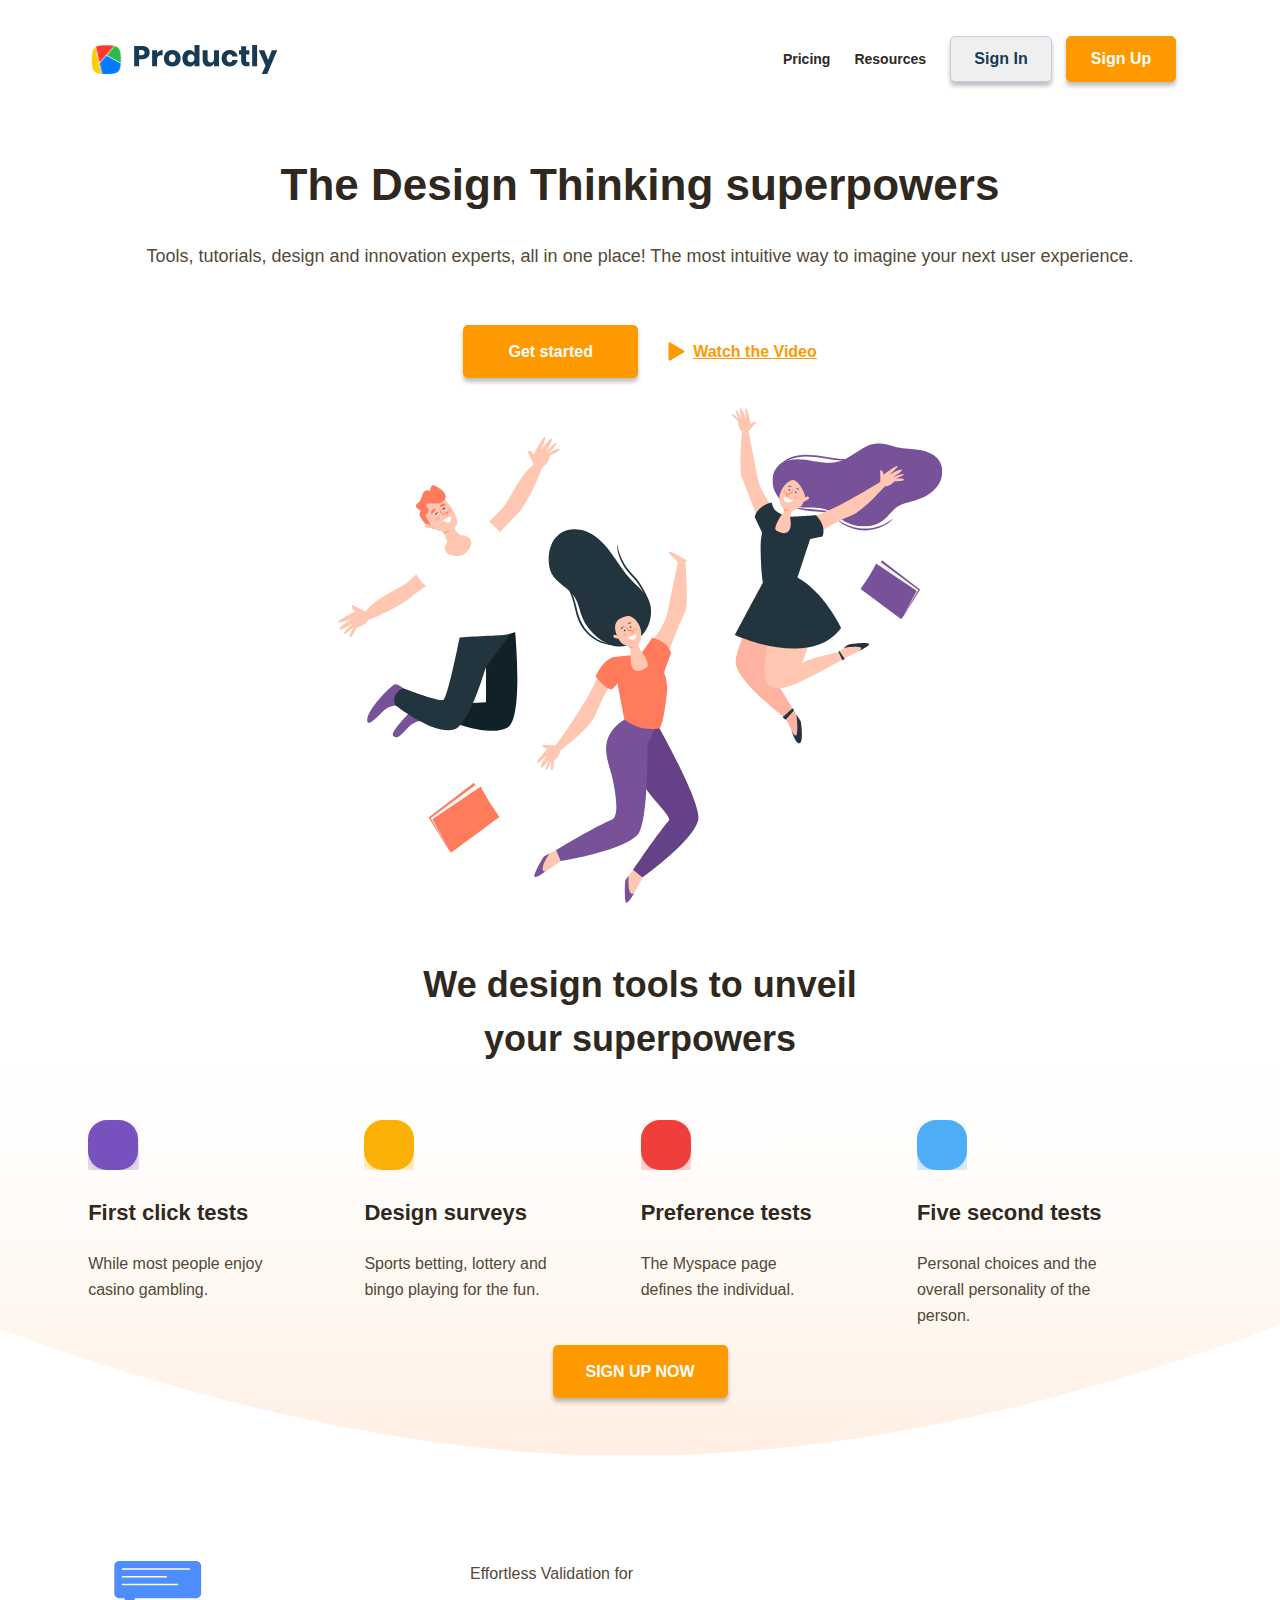
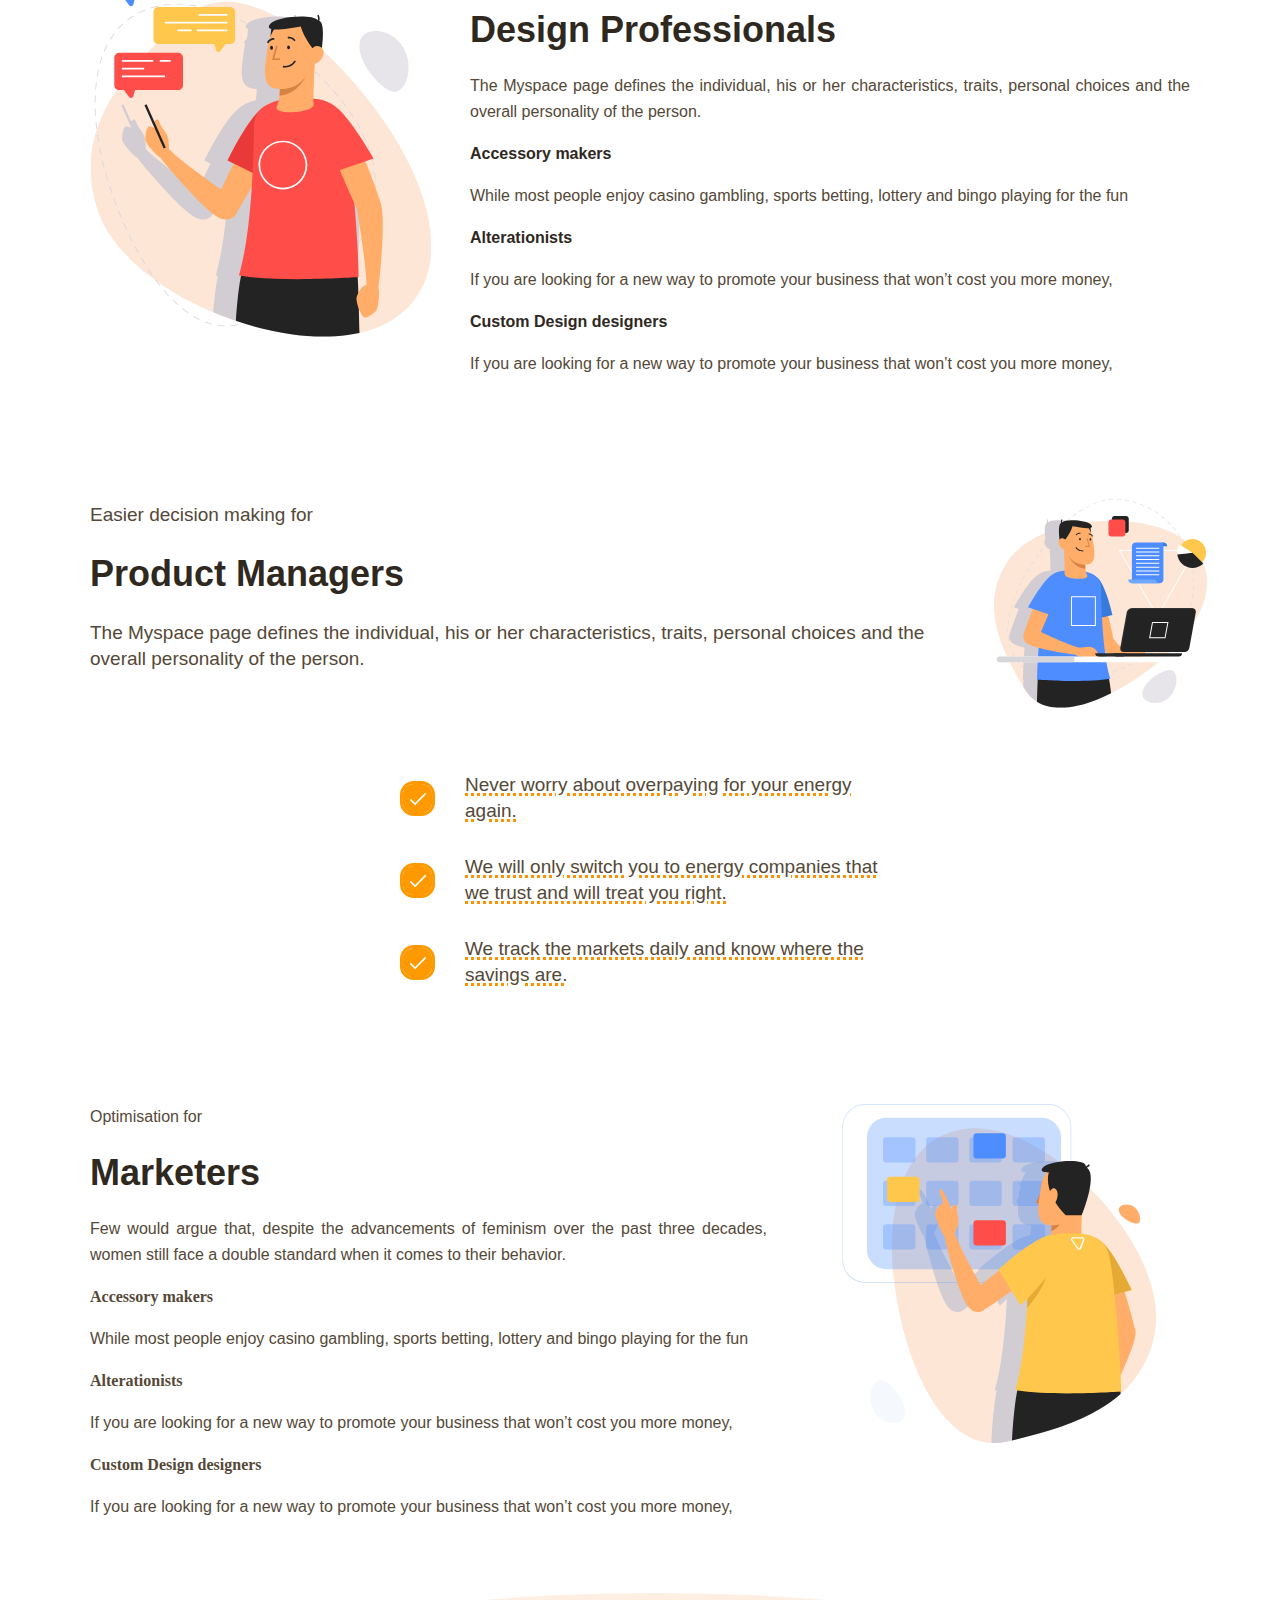
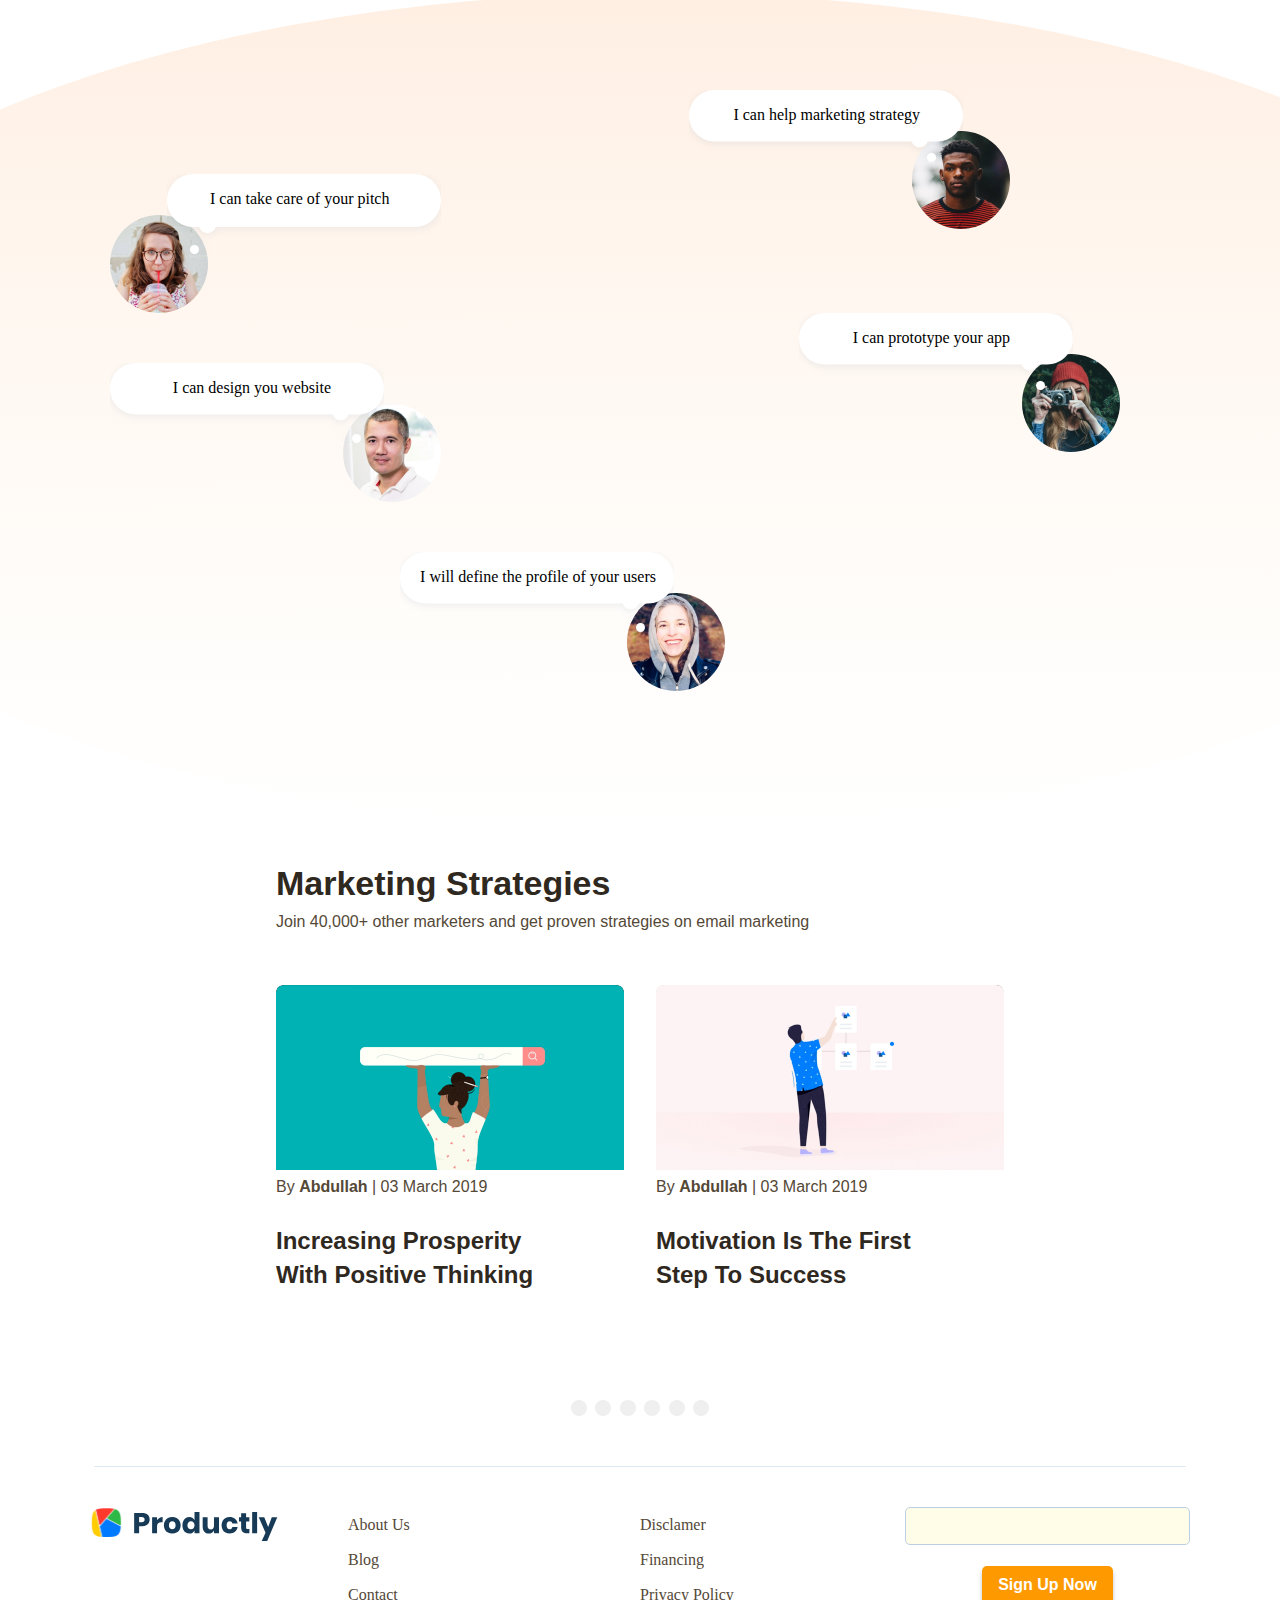
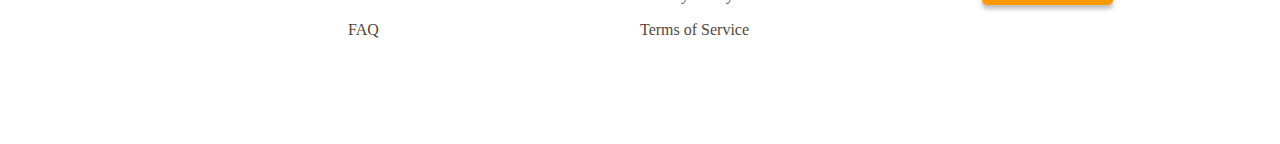
==== new.html @ d9683be1 "Добавлены стили для мобильных устройств" ====
<!DOCTYPE html>
<html lang="en">
<head>
    <meta charset="UTF-8">
    <meta http-equiv="X-UA-Compatible" content="IE=edge">
    <!-- <meta name="viewport" content="width=device-width, initial-scale=1.0"> -->
    <!-- <link rel="stylesheet" href="style.css"> -->
    <link rel="stylesheet" href="mobile.css">
    <title>Document</title>
</head>
<body>
    <header class="header-wraper">
        <div class="logo-group">
            <img class="logo" src="img/logo.svg" alt="Logo">
            <img class="logo-text" src="img/Productly.svg" alt="Productly">
        </div>
        <nav class="top-menu">
            <ul>
                <!-- <li><a class="list-items" href="#">Product</a></li> -->
                <!-- <li><a class="list-items" href="#">Customers</a></li> -->
                <li><a class="list-items" href="#">Pricing</a></li>
                <li><a class="list-items" href="#">Resources</a></li>
            </ul>
            <button class="sign-in">Sign In</button>
            <button class="sign-up">Sign Up</button>
        </nav>
    </header>
    <main class="wrapper">
        <div class="top-left">
            <span>
                The Design Thinking superpowers
            </span>
            <p>
                Tools, tutorials, design and innovation experts, all in one place! The most intuitive way to imagine your next user experience.
            </p>
            <section class="get-started">
                <button>Get started</button>
                <img class="img" src="img/Play.svg" alt="Play"><a href="#" class="watch-video-link">Watch the Video</a>
            </section>  
        </div>

        <div class="top-right">
            <img src="img/top-right-image.svg" alt="Счастливые люди">
        </div>

        

        <section class="features">
            <h1>We design tools to unveil
                <br>
                your superpowers</h1>
            <div class="bg">
                <ul class="cards">
                    <li>
                        <img src="img/cards/first-icon.svg" alt="icon">
                        <p>First click tests</p>
                        <p>While most people enjoy casino gambling.</p>
                    </li>
                    <li>
                        <img src="img/cards/second-icon.svg" alt="icon">
                        <p>Design surveys</p>
                        <p>Sports betting, lottery and bingo playing for the fun.</p>
                    </li>
                    <li>
                        <img src="img/cards/third-icon.svg" alt="icon">
                        <p>Preference tests</p>
                        <p>The Myspace page defines the individual.</p>
                    </li>
                    <li>
                        <img src="img/cards/fourth-icon.svg" alt="icon">
                        <p>Five second tests</p>
                        <p>Personal choices and the overall personality of the person.</p>
                    </li>
                </ul>
                <div class="button-area">
                    <input id="button" type="submit" value="SIGN UP NOW">
                </div>
            </div>
        </section>
        
        <section class="professionals">
            <p>Effortless Validation for</p>
            <h2>Design Professionals</h2>
            <p>The Myspace page defines the individual, his or her characteristics, traits, 
                personal choices and the overall personality of the person. </p>
            <b>Accessory makers</b>
            <p>While most people enjoy casino gambling, sports betting, lottery and bingo playing for the fun</p>
            <b>Alterationists</b>
            <p>If you are looking for a new way to promote your business that won’t cost you more money, </p>
            <b>Custom Design designers</b>
            <p>If you are looking for a new way to promote your business that won’t cost you more money, </p>
        </section>
        <div class="professionals-img visually-hidden">
            <img src="img/professionals-img.svg">
        </div>

        <div class="product-img visually-hidden">
            <img src="img/product-managers.svg" alt="Product managers">
        </div>
        <section class="product-text">
            <p>Easier decision making for</p>
            <h2>Product Managers</h2>
            <p>The Myspace page defines the individual, his or her characteristics, traits, 
                personal choices and the overall personality of the person. </p>
            <ul class="product-list">
                <li class="product-item"><img src="img/list-icon.svg" alt="">Never worry about overpaying for your energy again.</li>
                <li class="product-item"><img src="img/list-icon.svg" alt="">We will only switch you to energy companies that we trust and will treat you right.</li>
                <li class="product-item"><img src="img/list-icon.svg" alt="">We track the markets daily and know where the savings are.</li>
            </ul> 
        </section>

        <section class="marketers">
            <p>Optimisation for</p>
            <h2>Marketers</h2>
            <p>Few would argue that, despite the advancements of feminism over the past three decades, 
                women still face a double standard when it comes to their behavior. </p>
            <b>Accessory makers</b>
            <p>While most people enjoy casino gambling, sports betting, lottery and bingo playing for the fun</p>
            <b>Alterationists</b>
            <p>If you are looking for a new way to promote your business that won’t cost you more money, </p>
            <b>Custom Design designers</b>
            <p>If you are looking for a new way to promote your business that won’t cost you more money, </p>
        </section>

        <div class="marketers-img visually-hidden">
            <img src="img/marketers.svg" alt="">
        </div>

        <section class="hero">
            <div class="avatar-collection-top">
                <div class="avatar-wrapper avatar-wrapper-1"><img class="avatar avatar-1" src="img/hero/avatar-1.svg" alt="">
                    <img class="word-cloud word-cloud-1" src="img/hero/words-cloud-right.svg" alt=""><p>I can take care of your pitch</p>
                    <img class="mini-circle mini-circle-1" src="img/hero/mini-circle.svg" alt=""></div>

                <div class="avatar-wrapper avatar-wrapper-2"><img class="avatar avatar-2" src="img/hero/avatar-2.svg" alt="">
                    <img class="word-cloud word-cloud-2" src="img/hero/words-cloud-left.svg" alt=""><p>I can help marketing strategy</p>
                    <img class="mini-circle mini-circle-2" src="img/hero/mini-circle.svg" alt=""></div>
            </div>

            <div class="avatar-collection-bottom">
                <div class="avatar-wrapper avatar-wrapper-3"><img class="avatar avatar-3" src="img/hero/avatar-5.svg" alt="">
                    <img class="word-cloud word-cloud-3" src="img/hero/words-cloud-left.svg" alt=""><p>I can design you website</p>
                    <img class="mini-circle mini-circle-3" src="img/hero/mini-circle.svg" alt="">
                </div>

                

                <div class="avatar-wrapper avatar-wrapper-5"><img class="avatar avatar-5" src="img/hero/avatar-3.svg" alt="">
                        <img class="word-cloud word-cloud-5" src="img/hero/words-cloud-left.svg" alt=""><p>I can prototype your app</p>
                        <img class="mini-circle mini-circle-5" src="img/hero/mini-circle.svg" alt="">
                </div>
            </div>

            <div class="avatar-wrapper avatar-wrapper-4"><img class="avatar avatar-4" src="img/hero/avatar-4.svg" alt="">
                <img class="word-cloud word-cloud-4" src="img/hero/words-cloud-left.svg" alt=""><p>I will define the profile of your users</p>
                <img class="mini-circle mini-circle-4" src="img/hero/mini-circle.svg" alt="">
            </div>
        </section>
        
        <section class="slider">
            <h2>Marketing Strategies</h2>
            <p>Join 40,000+ other marketers and get proven strategies on email marketing</p>
            <div class="slider-flex">
                <div class="slide slide-1">
                    <img src="img/slider/slide-1.svg" alt="">
                    <p>By <b>Abdullah</b> |  03 March 2019</p>
                    <h3>Increasing Prosperity With Positive Thinking</h3>
                </div>

                <div class="slide slide-2">
                    <img src="img/slider/slide-2.svg" alt="">
                    <p>By <b>Abdullah</b> |  03 March 2019</p>
                    <h3>Motivation Is The First Step To Success</h3>
                </div>

                <div class="slide slide-3">
                    <img src="img/slider/slide-3.svg" alt="">
                    <p>By <b>Abdullah</b> |  03 March 2019</p>
                    <h3>Success Steps For Your Personal Or Business Life</h3>
                </div>


                <div class="slide slide-1">
                    <img src="img/slider/slide-1.svg" alt="">
                    <p>By <b>Abdullah</b> |  03 March 2019</p>
                    <h3 style="color: chartreuse;">Increasing Prosperity With Positive Thinking</h3>
                </div>

                <div class="slide slide-2">
                    <img src="img/slider/slide-2.svg" alt="">
                    <p>By <b>Abdullah</b> |  03 March 2019</p>
                    <h3 style="color: blue;">Motivation Is The First Step To Success</h3>
                </div>

                <div class="slide slide-3">
                    <img src="img/slider/slide-3.svg" alt="">
                    <p>By <b>Abdullah</b> |  03 March 2019</p>
                    <h3 style="color: darkgoldenrod;">Success Steps For Your Personal Or Business Life</h3>
                </div>
            </div>

            <div class="switch-spots">

            </div>
        </section>
            
        
    </main>
    
    <script>
        let sliderFlex = document.querySelector('.slider-flex');

        // console.log(sliderFlex.children.length);

        for (let i = 0; i < sliderFlex.children.length; i++) {

            let mainDiv = document.querySelector('.switch-spots');
            
            let newDiv = document.createElement('div');
            mainDiv.appendChild(newDiv);
            newDiv.classList.add('switch-spot');
            newDiv.style.background = "url('img/slider/switch-spot.svg')";
            mainDiv.style.width = mainDiv.offsetWidth + 10 + 'px';

        }

        let switchSpot = document.querySelectorAll('.switch-spot');

        let singleSlide = document.querySelector('.slide');

        let slideCollection = document.querySelectorAll('.slide');

        let slideOne = document.querySelector('.slide-1');

        // let slideWidth = singleSlide.clientWidth - 50 + 'px';

        // console.log(slideWidth);

        // slideOne.onmouseover = function(event) {
        //     slideOne.style.transform = 'translate(-10px, -10px)';
        //     slideOne.style.transform = 'scale(0.95)';
        // }

        // console.log(switchSpot.length);

        let slideHovered = function(switcher, slide) {
            
            switcher.onmouseover = function(event) {

                slide.style.transform = 'translate(-10px, -10px)';
                slide.style.transform = 'scale(0.95)';
                switcher.style.background = "url('img/slider/switch-spot-active.svg')";
               
            }
        }

        let slideLeave = function(switcher, slide) {

            switcher.onmouseleave = function(event) {
                
                slide.style.transform = 'translate(0px, 0px)';
                slide.style.transform = 'scale(1)';
                switcher.style.background = "url('img/slider/switch-spot.svg')";
            }
        }

        for (let i = 0; i < switchSpot.length; i++) {
            
            slideHovered(switchSpot[i], slideCollection[i]); 
            
            switchSpot[i].onclick = function(event) {
                        
                    if (i >= 3) {console.log(i);
                        sliderFlex.scrollLeft = slideOne.clientWidth + (i - 3) * (slideOne.clientWidth + 32);
                        slideOne.style.marginLeft = '-32px'
                    } else {
                        sliderFlex.scrollLeft = 0;
                        slideOne.style.marginLeft = '0px'
                    }
                }

        }

        for (let i = 0; i < switchSpot.length; i++) {
            slideLeave(switchSpot[i], slideCollection[i]);
        }

        // for (let spot of switchSpot) {
        //     spot.onclick = function(event) {
        //         if (spot[index]> 3) {
        //             sliderFlex.scrollLeft += 100;
        //         }
        //     }
        // }

    </script>


    <script>
        let playHover = document.querySelector('.watch-video-link');
        let playImg = document.querySelector('.img');

        playHover.onmouseover = function(event) {
            playImg.classList.add('playhover');
        }

        playHover.onmouseleave = function(event) {
            playImg.classList.remove('playhover');
        } 
    </script>
    <footer>
        <img class="divider" src="img/line-bottom.svg" alt="">
        <section class="footer-underline">
            <div class="footer-left-block">
                <div class="logo-footer"><img src="img/logo.svg" alt=""><img src="img/Productly.svg" alt="">
                </div>
                    <div class="list-1">
                        <ul>
                            <li>About Us</li>
                            <li>Blog</li>
                            <li>Contact</li>
                            <li>FAQ</li>
                        </ul>
                    </div>
                </div>

                <div class="footer-right-block">
                    <div class="list-2">
                        <ul>
                            <li>Disclamer</li>
                            <li>Financing</li>
                            <li>Privacy Policy</li>
                            <li>Terms of Service</li>
                        </ul>
                    </div>
                    <div class="form">
                        <form action="">
                            <input type="text">
                            <br>
                            <input type="submit" value="Sign Up Now">
                        </form>
                    </div>
            </div>
        </section>
    </footer>
</body>
</html>
---- style.css ----
html, body {
    margin: 0px;
    padding: 0px;
    
}

.header-wraper {
    /* padding-left: 145px;
    padding-right: 132px; */
    display: grid;
    grid-template-columns: auto 1fr;
    grid-auto-rows: minmax(78px, auto);
    max-width: 1400px;
    margin: 20px auto 0px;
}

.logo-group {
    padding-left: 145px;
    display: flex;
    align-items: center;
    justify-content: flex-start;
}

.logo {
    margin-right: 12px;
}

.top-menu ul{
    display: flex;
    flex-wrap: nowrap;
    list-style-type: none;
    padding: 0;
    
}

/* .top-menu li {
    font-family: Poppins, sans-serif;
    font-size: 14px;
    font-style: normal;
    font-weight: 700;
    line-height: 28px;
    letter-spacing: 0px;
    text-align: left;
    margin-right: 24px;
} */

.list-items {
    text-decoration: none;
    font-family: Poppins, sans-serif;
    font-size: 14px;
    font-style: normal;
    font-weight: 700;
    line-height: 28px;
    letter-spacing: 0px;
    text-align: left;
    margin-right: 24px;
    color: #2F281E;
}

.top-menu {
    display: flex;
    align-items: center;
    justify-content: flex-end;
    padding-right: 132px;
    margin: auto 0px auto 0px;
}

.top-menu button {
    margin-right: 14px;
}

.sign-in {
    height: 46px;
    width: 102px;
    border-radius: 5px;
    border: 1px solid #BCD0E5;
    box-shadow: 0px 4px 4px rgba(0, 0, 0, 0.25);
    font-family: Poppins, sans-serif;
    font-size: 16px;
    font-style: normal;
    font-weight: 600;
    line-height: 24px;
    letter-spacing: 0px;
    text-align: center;
    color: #173A56;
}

.sign-in:hover,
.sign-up:hover{
    transform: scale(1.03);
}

.sign-up {
    height: 46px;
    width: 110px;
    border-radius: 5px;
    background-color: #FF9900;
    border: 1px solid #FF9900;
    box-shadow: 0px 4px 4px rgba(0, 0, 0, 0.25);
    font-family: Poppins, sans-serif;
    font-size: 16px;
    font-style: normal;
    font-weight: 600;
    line-height: 24px;
    letter-spacing: 0px;
    text-align: center;
    color: #FFFFFF;
}

/* Секция вторая. Два блока. Шапка */

.wrapper {
    margin: 0 auto;
    display: grid;
    grid-template-columns: 50% 50%;
    grid-auto-rows: minmax(100px, auto);
    max-width: 1400px;
    grid-template-areas: 
                "top-left top-right"
                "features features"
                "professionals professionals-img"
                "product-img product-text"
                "marketers marketers-img"
                "hero hero"
                "slider slider";
              
}

.top-left {
    padding-left: 145px;
    margin-top: 113px;
    max-width: 518px;
}

.top-left span{
    font-family: Poppins, sans-serif;
    font-size: 44px;
    font-style: no4rmal;
    font-weight: 700;
    line-height: 54px;
    letter-spacing: 0px;
    text-align: left;
    color: #2F281E;
}

.top-left p{
    font-family: Poppins, sans-serif;
    font-size: 18px;
    font-style: normal;
    font-weight: 700;
    line-height: 28px;
    letter-spacing: 0px;
    text-align: left;
    color: #544837;
    margin: 30px 0 0 0;
}

.get-started {
    display: flex;
    align-items: center;
    margin-top: 55px;
}

.get-started button{
    height: 53px;
    width: 175px;
    border-radius: 5px;
    background-color: #FF9900;
    color: white;
    font-family: Poppins, sans-serif;
    font-size: 16px;
    font-style: normal;
    font-weight: 700;
    line-height: 28px;
    letter-spacing: 0px;
    text-align: center;
    border: none;
    box-shadow: 0px 4px 4px rgba(0, 0, 0, 0.25);
    margin-right: 30px;
}

.get-started button:hover {
    transform: scale(1.03);
}

.get-started a{
    color: #FF9900;
    font-family: Poppins, sans-serif;
    font-size: 16px;
    font-style: normal;
    font-weight: 700;
    line-height: 24px;
    letter-spacing: 0px;
    margin-left: 8px;
}

.playhover {
    transform: scale(1.1);
}

.get-started img:hover {
    transform: scale(1.1);
}

.top-right {
    align-self: center;
    padding-right: 132px;
    margin-top: 30px;
}

.top-right img {
    
    width: 100%;
    height: 496px;
}

.features {
    grid-column: 1/3;
    margin-top: 110px;
}

.bg {
    background: url(img/cards/bg.svg);
    height: 389px;
    width: 100%;
    background-repeat: no-repeat;
    background-position: 45% 0%;
    overflow: hidden;
}

#button{
    height: 53px;
    width: 175px;
    border-radius: 5px;
    background-color: #FF9900;
    color: white;
    font-family: Poppins, sans-serif;
    font-size: 16px;
    font-style: normal;
    font-weight: 700;
    line-height: 24px;
    letter-spacing: 0px;
    border: none;
    box-shadow: 0px 4px 4px rgba(0, 0, 0, 0.25);  
}

#button:hover {
    transform: scale(1.01);
}

.button-area {
    text-align: center;
}

.features h1 {
    font-family: Poppins, sans-serif;
    font-size: 36px;
    font-style: normal;
    font-weight: 700;
    line-height: 54px;
    letter-spacing: 0px;
    color: #2F281E;
    text-align: center;
    margin: 0px;
    
}

.cards {
    display: flex;
    justify-content: space-between;
    list-style-type: none;
    max-width: 1095px;
    margin: 54px auto 0;
    padding: 0px;

}

.cards li {
    height: auto;
    width: 220px;
    margin: 0 auto;
}

.cards li p {
    font-family: Poppins, sans-serif;
    font-size: 16px;
    font-style: normal;
    font-weight: 500;
    line-height: 26px;
    letter-spacing: 0px;
    text-align: left;
    color: #544837;
}

.cards li p:first-of-type {
    font-family: Poppins, sans-serif;
    font-size: 22px;
    font-style: normal;
    font-weight: 700;
    line-height: 33px;
    letter-spacing: 0px;
    text-align: left;
    color: #2F281E;
}

.cards li:last-of-type {
    margin-right: 0px;
    width: 210px;
}

/* Блок четвёртый.  Две колонки*/

.professionals {
    margin: auto 0;
    /* background-color: blue; */
    padding: 146px 52px 0 145px;
}

.professionals-img {
    margin: auto 0;
    padding: 120px 132px 0 52px;
    /* background-color: rgb(255, 0, 200); */
}

.professionals-img img {
    width: 100%;
    height: 100%;
}

.professionals p,
.professionals b,
.professionals h2 {
    font-family: Poppins, sans-serif;
    letter-spacing: 0px;
    text-align: left;
    font-style: normal;
}

.professionals p {
    color: #544837;
    font-size: 16px;
    font-weight: 500;
    line-height: 26px;
}

.professionals b {
    color: #2F281E;
    font-size: 16px;
    font-weight: 700;
    line-height: 26px;
}

.professionals h2 {
    margin: 0;
    color: #2F281E;
    font-size: 36px;
    font-weight: 700;
    line-height: 54px;
}

/* Блок пятый. Две колонки */

.product-img {
    padding: 101px 50px 0 145px;
    margin: auto 0;
    /* background-color: rgb(208, 255, 0); */
}

.product-img img {
    width: 100%;
    height: 100%;
}

.product-text {
    padding: 150px 135px 0 50px;
    margin: auto 0;
    /* background-color: rgb(255, 94, 0); */
}

.product-text p,
.product-text h2,
.product-list li {
    font-family: Poppins, sans-serif;
    letter-spacing: 0px;
    text-align: left;
    font-style: normal;
}

.product-text p,
.product-list li {
    color: #544837;
    font-size: 16px;
    font-weight: 500;
    line-height: 26px;
}

.product-text h2 {
    margin: 0;
    color: #2F281E;
    font-size: 36px;
    font-weight: 700;
    line-height: 54px;
}

.product-list {
    padding: 0;
}

.product-list img {
    width: 35px;
    height: 35px;
    margin-right: 30px; 
}

.product-item {
    display: flex;
    justify-content: flex-start;
    align-items: center;
    list-style-type: none;
    padding-bottom: 30px;   
}

.marketers p,
.marketers h2 {
    font-family: Poppins, sans-serif;
    letter-spacing: 0px;
    text-align: left;
    font-style: normal;
}

.marketers h2 {
    margin: 0;
    color: #2F281E;
    font-size: 36px;
    font-weight: 700;
    line-height: 54px;
}

.marketers {
    color: #544837;
    font-size: 16px;
    font-weight: 500;
    line-height: 26px;
}

.marketers {
    margin: auto 0;
    padding: 143px 41px 0 145px;
}

.marketers-img {
    margin: auto 0;
    padding: 104px 132px 0 41px;
}

.marketers-img img {
    width: 100%;
    height: 100%;
}








/* ljriejrte90tuj3qfyfoujfo;iw pe o;eu t0eu e0 09 [ep;8 угу -езу98гз0езе8 efj so[] 3wy2or wiw0i rf s  i w9r 4r iwif -]0r [we */







.hero {
    margin-top: 157px;
    grid-column: 1/3;
    /* position: relative; */
    background: url(img/bg-hero.svg) no-repeat center center;
    width: 100%;
    height: 835px;
}

.avatar-wrapper {
    position: relative;
    width: 100%;
    max-width: 331px;
    height: 139px;
}

.word-cloud {
    width: 100%;
    max-width: 274px;
    height: auto;
}

.avatar,
.word-cloud,
.mini-circle {
    position: absolute;
    /* width: 98px;
    height: 98px; */
}

.avatar-collection-top {
    display: flex;
    justify-content: space-between;
    width: 100%;
    max-height: 320px;
}

.avatar-collection-top p,
.avatar-collection-bottom p {
    position: absolute;
}

.avatar-wrapper-1 p{
    left: 100px;
}

.avatar-wrapper-2 p {
    right: 100px;
}

.avatar-wrapper-3 p {
    right: 110px;
}

.avatar-wrapper-4 p {
    right: 75px;
}

.avatar-wrapper-5 p  {
    right: 60px;
}

.avatar-wrapper-1 {
    margin-left: 110px;
    margin-top: 181px;
}

.avatar-1 {
    left: 0;
    bottom: 0;
}

.word-cloud-1 {
    left: 57px;
}

.mini-circle-1 {
    left: 65px;
    top: 58px;
}

.avatar-wrapper-2 {
    margin-right: 240px;
    margin-top: 157px;
}

.avatar-2 {
    right: 0;
    bottom: 0;
}

.word-cloud-2 {
    right: 57px;
}

.mini-circle-2 {
    right:  65px;
    top: 58px;
}

.avatar-collection-bottom {
    display: flex;
    /* flex-wrap: nowrap; */
    justify-content: space-between;
    width: 100%;
    height: 515px;
}

.avatar-wrapper-3 {
    margin-left: 110px;
    margin-top: 143px;
}

.avatar-3 {
    right: 0;
    bottom: 0;
}

.word-cloud-3 {
    right: 57px;
}

.mini-circle-3 {
    right: 65px;
    top: 58px;
}

.avatar-wrapper-4 {
    /* margin-left: 354px; */
    margin-top: 241px;
}

.avatar-4 {
    right: 0;
    bottom: 0;
}

.word-cloud-4 {
    right: 57px;
}

.mini-circle-4 {
    right: 65px;
    top: 58px;
}

.avatar-wrapper-5 {
    margin-right: 150px;
    margin-top: 119px;
}

.avatar-5 {
    right: 10px;
    bottom: 0;
}

.word-cloud-5 {
    left: 57px;
}

.mini-circle-5 {
    right: 65px;
    top: 58px;
}

.slider {
    grid-column: 1/3;
    padding-top: 30px;
    margin: 0 auto;
}

.slider-flex {
    margin: 50px auto;
    display: flex;
    flex-wrap: nowrap;
    justify-content: flex-start;
    width: 1108px;
    max-height: 561px;
    overflow: hidden;
}

.slide {
    margin-right: 32px;
    /* width: 100%;
    height: 100%; */
}

.slider h2 {
    font-family: Poppins, sans-serif;
    letter-spacing: 0px;
    text-align: left;
    font-style: normal; 
    color: #2F281E;
    font-size: 34px;
    font-weight: 700;
    line-height: 51px;
    margin: 0;
}

.slider p {
    font-family: Poppins, sans-serif;
    letter-spacing: 0px;
    text-align: left;
    font-style: normal; 
    color: #544837;
    font-size: 16px;
    font-weight: 500;
    line-height: 26px;
}

.slider p:first-of-type {
    margin: 0;
}

.slider h3 {
    font-family: Poppins, sans-serif;
    letter-spacing: 0px;
    text-align: left;
    font-style: normal; 
    color: #2F281E;
    font-size: 24px;
    font-weight: 700;
    line-height: 34px;
    max-width: 294px;
}

.switch-spots {
    display: flex;
    width: 78px;
    height: 16px;
    justify-content: space-between;
    margin: 45px auto 0;
}

.switch-spot {
    width: 16px;
    height: 16px;
    /* background-image: url('img/slider/switch-spot.svg'); */
}

.hovered {
    box-shadow: 10px 10px 10px blue;
}

footer {
    grid-column: 1/3;
    width: 1109px;
    height: 308px;
    margin: 120px auto 0;
}

footer img {
    vertical-align: top;
}

.footer-underline {
    display: flex;
    margin-top: 102px;
    justify-content: space-between;
}

.footer-left-block {
    width: 50%;
    display: flex;
    justify-content: flex-start;
}

.footer-right-block {
    width: 50%;
    display: flex;
    justify-content: space-between;
    ;
}

.logo-footer img:last-child {
    margin: 5px 0 0 12px;
}

.list-1 {
    margin-left: 126px;
    width: 118px;
    height: 205px; 
}

.list-2 {
    width: 155px;
    height: 205px; 
}

.list-1 ul,
.list-2 ul {
    list-style-type: none;
    margin-top: 0;
    padding-left: 0;
}

.list-1 li,
.list-2 li {
    color: #544837;
    font-family: Poppins;
    font-size: 16px;
    font-style: normal;
    font-weight: 400;
    line-height: 35px;
    letter-spacing: 0px;
    text-align: left;
}

.form {
    width: 285px;
    height: 199px;
}

.form input[type=text] {
    box-sizing: border-box;
    width: 100%;
    height: 38px;
    border: 1px solid #BCD0E5;
    border-radius: 5px;
    background-color: rgba(255, 238, 1, 0.089);
    color: #2F281E;
}

.form input[type=text]:focus {
    outline: none !important;
    border: 3px solid #BCD0E5;
}

.form input[type=submit] {
    margin-top: 21px;
    height: 39px;
    width: 131px;
    border-radius: 5px;
    background-color: #FF9900;
    color: white;
    font-family: Poppins, sans-serif;
    font-size: 16px;
    font-style: normal;
    font-weight: 700;
    line-height: 24px;
    letter-spacing: 0px;
    border: none;
    box-shadow: 0px 4px 4px rgba(0, 0, 0, 0.25);  
}

.form input[type=submit]:hover {
    transform: scale(1.03);
}
---- mobile.css ----
html,
body {
    margin: 0;
    padding: 0;
}


html, body {
    margin: 0px;
    padding: 0px;
    
}

.visually-hidden {
    display: none;
}

.header-wraper {
    display: grid;
    grid-template-columns: auto 1fr;
    grid-auto-rows: minmax(78px, auto);
    max-width: 1400px;
    margin: 20px auto 0px;
}

.logo-group {
    padding-left: 90px;
    display: flex;
    align-items: center;
    justify-content: flex-start;
}

.logo {
    margin-right: 12px;
}

.top-menu ul{
    display: flex;
    flex-wrap: nowrap;
    list-style-type: none;
    padding: 0;
    
}

.list-items {
    text-decoration: none;
    font-family: Poppins, sans-serif;
    font-size: 14px;
    font-style: normal;
    font-weight: 700;
    line-height: 28px;
    letter-spacing: 0px;
    text-align: left;
    margin-right: 24px;
    color: #2F281E;
}

.top-menu {
    display: flex;
    align-items: center;
    justify-content: flex-end;
    padding-right: 90px;
    margin: auto 0px auto 0px;
}

.top-menu button {
    margin-right: 14px;
}

.sign-in {
    height: 46px;
    width: 102px;
    border-radius: 5px;
    border: 1px solid #BCD0E5;
    box-shadow: 0px 4px 4px rgba(0, 0, 0, 0.25);
    font-family: Poppins, sans-serif;
    font-size: 16px;
    font-style: normal;
    font-weight: 600;
    line-height: 24px;
    letter-spacing: 0px;
    text-align: center;
    color: #173A56;
}

.sign-in:hover,
.sign-up:hover{
    transform: scale(1.03);
}

.sign-up {
    height: 46px;
    width: 110px;
    border-radius: 5px;
    background-color: #FF9900;
    border: 1px solid #FF9900;
    box-shadow: 0px 4px 4px rgba(0, 0, 0, 0.25);
    font-family: Poppins, sans-serif;
    font-size: 16px;
    font-style: normal;
    font-weight: 600;
    line-height: 24px;
    letter-spacing: 0px;
    text-align: center;
    color: #FFFFFF;
}

/* Секция вторая. Два блока. Шапка */

.wrapper {
    margin: 0 auto;
    display: grid;
    grid-template-columns: 1fr;
    grid-auto-rows: minmax(100px, auto);
    max-width: 1400px;
    grid-template-areas: 
                "top-left"
                "top-right"
                "features"
                "professionals"
                "product-text"
                "marketers"
                "hero"
                "slider";         
}

.top-left {
    padding: 0 90px 0 90px;
    margin-top: 60px;
    max-width: 100%;
    text-align: center
}

.top-left span{
    font-family: Poppins, sans-serif;
    font-size: 44px;
    font-style: no4rmal;
    font-weight: 700;
    line-height: 54px;
    letter-spacing: 0px;
    text-align: justify;
    color: #2F281E;
}

.top-left p {
    display: block;
    font-family: Poppins, sans-serif;
    font-size: 18px;
    font-style: normal;
    font-weight: 500;
    line-height: 28px;
    letter-spacing: 0px;
    text-align: left;
    color: #544837;
    margin: 30px 0 0 0;
    text-align: center;
}

.get-started {
    display: flex;
    align-items: center;
    margin-top: 55px;
    justify-content: center;
}

.get-started button{
    height: 53px;
    width: 175px;
    border-radius: 5px;
    background-color: #FF9900;
    color: white;
    font-family: Poppins, sans-serif;
    font-size: 16px;
    font-style: normal;
    font-weight: 700;
    line-height: 28px;
    letter-spacing: 0px;
    text-align: center;
    border: none;
    box-shadow: 0px 4px 4px rgba(0, 0, 0, 0.25);
    margin-right: 30px;
}

.get-started button:hover {
    transform: scale(1.03);
}

.get-started a{
    color: #FF9900;
    font-family: Poppins, sans-serif;
    font-size: 16px;
    font-style: normal;
    font-weight: 700;
    line-height: 24px;
    letter-spacing: 0px;
    margin-left: 8px;
}

.playhover {
    transform: scale(1.1);
}

.get-started img:hover {
    transform: scale(1.1);
}

/* .top-left::before {
    content: "";
    background: url('img/top-right-image.svg') no-repeat right top;
    background-size: cover;
    float: right;
    margin-top: 16px;
    width: 360px;
    height: 300px;
} */

.top-right {
    justify-self: center;
    align-self: center;
    /* padding-right: 132px; */
    margin-top: 30px;
}

.top-right img {
    
    width: 100%;
    height: 496px;
}

.features {
    margin-top: 50px;
}

.bg {
    background: url(img/cards/bg.svg);
    height: 389px;
    max-width: 100%;
    background-repeat: no-repeat;
    background-position: 50% 0%;
    overflow: hidden;
}

#button{
    height: 53px;
    width: 175px;
    border-radius: 5px;
    background-color: #FF9900;
    color: white;
    font-family: Poppins, sans-serif;
    font-size: 16px;
    font-style: normal;
    font-weight: 700;
    line-height: 24px;
    letter-spacing: 0px;
    border: none;
    box-shadow: 0px 4px 4px rgba(0, 0, 0, 0.25);  
}

#button:hover {
    transform: scale(1.01);
}

.button-area {
    text-align: center;
}

.features h1 {
    font-family: Poppins, sans-serif;
    font-size: 36px;
    font-style: normal;
    font-weight: 700;
    line-height: 54px;
    letter-spacing: 0px;
    color: #2F281E;
    text-align: center;
    margin: 0px;    
}

.cards {
    display: flex;
    justify-content: space-around;
    list-style-type: none;
    max-width: 1095px;
    margin: 54px 50px 0 50px;
    padding: 0px;

}

.cards li {
    height: auto;
    width: 190px;
    margin: 0;
    padding-right: 10px;
}

.cards li p {
    font-family: Poppins, sans-serif;
    font-size: 16px;
    font-style: normal;
    font-weight: 500;
    line-height: 26px;
    letter-spacing: 0px;
    text-align: left;
    color: #544837;
    word-wrap: break-word;
}

.cards li p:first-of-type {
    font-family: Poppins, sans-serif;
    font-size: 22px;
    font-style: normal;
    font-weight: 700;
    line-height: 33px;
    letter-spacing: 0px;
    text-align: left;
    color: #2F281E;
}

.cards li:last-of-type {
    margin-right: 0;
    padding-right: 0;
}

/* Блок четвёртый.  Две колонки*/

.professionals {
    margin: auto 0;
    padding: 90px 90px 0 90px;
}

.professionals::before {
    content: "";
    background: url('img/professionals-img.svg') no-repeat left top;
    background-size: 90% 90%;
    float: left;
    margin-top: 16px;
    width: 380px;
    height: 418px;
}

.professionals-img {
    margin: auto 0;
    padding: 120px 132px 0 52px;
}

.professionals-img img {
    width: 100%;
    height: 100%;
}

.professionals p,
.professionals b,
.professionals h2 {
    font-family: Poppins, sans-serif;
    letter-spacing: 0px;
    text-align: justify;
    font-style: normal;
}

.professionals p {
    color: #544837;
    font-size: 16px;
    font-weight: 500;
    line-height: 26px;
}

.professionals b {
    color: #2F281E;
    font-size: 16px;
    font-weight: 700;
    line-height: 26px;
}

.professionals h2 {
    margin: 0;
    color: #2F281E;
    font-size: 36px;
    font-weight: 700;
    line-height: 54px;
}

/* Блок пятый. Две колонки */

.product-img {
    padding: 101px 50px 0 145px;
    margin: auto 0;
    /* background-color: rgb(208, 255, 0); */
}

.product-img img {
    width: 100%;
    height: 100%;
}

.product-text::before {
    content: "";
    background: url('img/product-managers.svg') no-repeat right top;
    background-size: 95% 95%;
    float: right;
    margin-top: 16px;
    width: 230px;
    height: 220px;
}

.product-text {
    padding: 90px 70px 0 90px;
    margin: auto 0;

}

.product-text p,
.product-text h2,
.product-list li {
    font-family: Poppins, sans-serif;
    letter-spacing: 0px;
    text-align: left;
    font-style: normal;
}

.product-text p,
.product-list li {
    color: #544837;
    font-size: 19px;
    font-weight: 500;
    line-height: 26px;

}

.product-text h2 {
    margin: 0;
    color: #2F281E;
    font-size: 36px;
    font-weight: 700;
    line-height: 54px;
}

.product-list {
    padding: 0;
    display: block;
    margin: 100px auto 0 auto;
    width: 500px;
    text-decoration: underline #ff9100 3px dotted;

}

.product-list img {
    width: 35px;
    height: 35px;
    margin-right: 30px; 
}

.product-item {
    display: flex;
    text-align: left;
    justify-content: center;
    align-items: center;
    list-style-type: none;
    padding-bottom: 30px;   
}


/* лорааааааааааааааааааааааааавлоапектнннне */



.marketers p,
.marketers h2 {
    font-family: Poppins, sans-serif;
    letter-spacing: 0px;
    text-align: justify;
    font-style: normal;
}

.marketers h2 {
    margin: 0;
    color: #2F281E;
    font-size: 36px;
    font-weight: 700;
    line-height: 54px;
}

.marketers {
    color: #544837;
    font-size: 16px;
    font-weight: 500;
    line-height: 26px;
}

.marketers::before {
    content: "";
    background: url('img/marketers.svg') no-repeat right;
    background-size: 90% 100%;
    float: right;
    margin-top: 16px;
    width: 423px;
    height: 353px;
}

.marketers {
    margin: auto 0;
    padding: 70px 90px 0 90px;
}

.marketers-img {
    margin: auto 0;
    padding: 104px 132px 0 41px;
}

.marketers-img img {
    width: 100%;
    height: 100%;
}








/* ljriejrte90tuj3qfyfoujfo;iw pe o;eu t0eu e0 09 [ep;8 угу -езу98гз0езе8 efj so[] 3wy2or wiw0i rf s  i w9r 4r iwif -]0r [we */







.hero {
    margin-top: 57px;
    /* position: relative; */
    background: url(img/bg-hero.svg) no-repeat center center;
    width: 100%;
    height: 835px;
}

.avatar-wrapper {
    position: relative;
    width: 100%;
    max-width: 331px;
    height: 139px;
}

.word-cloud {
    width: 100%;
    max-width: 274px;
    height: auto;
}

.avatar,
.word-cloud,
.mini-circle {
    position: absolute;

}

.avatar-collection-top {
    display: flex;
    justify-content: space-between;
    width: 100%;
    max-height: 320px;
}

.avatar-collection-top p,
.avatar-collection-bottom p {
    position: absolute;
}

.avatar-wrapper-1 p{
    left: 100px;
}

.avatar-wrapper-2 p {
    right: 120px;
}

.avatar-wrapper-3 p {
    right: 110px;
}

.avatar-wrapper-4 p {
    right: 69px;
    position: absolute;

}

.avatar-wrapper-5 p  {
    right: 120px;
}

.avatar-wrapper-1 {
    margin-left: 110px;
    margin-top: 181px;
}

.avatar-1 {
    left: 0;
    bottom: 0;
}

.word-cloud-1 {
    left: 57px;
}

.mini-circle-1 {
    left: 65px;
    top: 58px;
}

.avatar-wrapper-2 {
    margin-right: 240px;
    margin-top: 97px;
}

.avatar-2 {
    right: 30px;
    bottom: 0;
}

.word-cloud-2 {
    right: 77px;
}

.mini-circle-2 {
    right:  89px;
    top: 50px;
}

.avatar-collection-bottom {
    display: flex;
    justify-content: space-between;
    width: 100%;
    max-height: 260px;
}

.avatar-wrapper-3 {
    margin-left: 110px;
    margin-top: 50px;
}

.avatar-3 {
    right: 0;
    bottom: 0;
}

.word-cloud-3 {
    right: 57px;
}

.mini-circle-3 {
    right: 65px;
    top: 58px;
}

.avatar-wrapper-4 {
    margin-left: 394px;
    margin-top: 50px;
}

.avatar-4 {
    right: 0;
    bottom: 0;
}

.word-cloud-4 {
    right: 51px;
}

.mini-circle-4 {
    right: 65px;
    top: 58px;
}

.avatar-wrapper-5 {
    margin-right: 150px;
    margin-top: 0px;
}

.avatar-5 {
    right: 10px;
    bottom: 0;
}

/* .word-cloud-5 {
    left: 0px;
    top: 5px;
} */

.mini-circle-5 {
    right: 70px;
    top: 55px;
}

.slider {
    margin: 0 auto;
    padding: 30px 90px 0 90px;
    max-width: 1108px;
}

.slider-flex {
    margin: 50px auto;
    display: flex;
    flex-wrap: nowrap;
    justify-content: flex-start;
    max-width: 728px;
    overflow: hidden;
}

.slide {
    margin-right: 32px;
    max-width: 348px;
    height: auto;
}

.slider h2 {
    font-family: Poppins, sans-serif;
    letter-spacing: 0px;
    text-align: left;
    font-style: normal; 
    color: #2F281E;
    font-size: 34px;
    font-weight: 700;
    line-height: 51px;
    margin: 0;
}

.slider p {
    font-family: Poppins, sans-serif;
    letter-spacing: 0px;
    text-align: left;
    font-style: normal; 
    color: #544837;
    font-size: 16px;
    font-weight: 500;
    line-height: 26px;
}

.slider p:first-of-type {
    margin: 0;
}

.slider h3 {
    font-family: Poppins, sans-serif;
    letter-spacing: 0px;
    text-align: left;
    font-style: normal; 
    color: #2F281E;
    font-size: 24px;
    font-weight: 700;
    line-height: 34px;
    max-width: 294px;
}

.switch-spots {
    display: flex;
    width: 78px;
    height: 16px;
    justify-content: space-between;
    margin: 45px auto 0;
}

.switch-spot {
    width: 16px;
    height: 16px;
    /* background-image: url('img/slider/switch-spot.svg'); */
}

.hovered {
    box-shadow: 10px 10px 10px blue;
}

footer {
    max-width: 100%;
    height: 308px;
    margin: 20px auto 0;
    padding: 0 90px 0 90px;
}

.divider {
    margin-top: 30px;
    width: 100%;
}

footer img {
    vertical-align: top;
}

.footer-underline {
    display: flex;
    margin-top: 40px;
    justify-content: space-between;
}

.footer-left-block {
    width: 50%;
    display: flex;
    justify-content: flex-start;
}

.footer-right-block {
    width: 50%;
    display: flex;
    justify-content: space-between;
    ;
}

.logo-footer img:last-child {
    margin: 5px 0 0 12px;
}

.list-1 {
    margin-left: 70px;
    width: 118px;
    height: 205px; 
}

.list-2 {
    width: 155px;
    height: 205px; 
}

.list-1 ul,
.list-2 ul {
    list-style-type: none;
    margin-top: 0;
    padding-left: 0;
}

.list-1 li,
.list-2 li {
    color: #544837;
    font-family: Poppins;
    font-size: 16px;
    font-style: normal;
    font-weight: 400;
    line-height: 35px;
    letter-spacing: 0px;
    text-align: left;
}

.form {
    width: 285px;
    height: 199px;
    text-align: center;
}

.form input[type=text] {
    box-sizing: border-box;
    width: 100%;
    height: 38px;
    border: 1px solid #BCD0E5;
    border-radius: 5px;
    background-color: rgba(255, 238, 1, 0.089);
    color: #2F281E;
}

.form input[type=text]:focus {
    outline: none !important;
    border: 3px solid #BCD0E5;
}

.form input[type=submit] {
    margin-top: 21px;
    height: 39px;
    width: 131px;
    border-radius: 5px;
    background-color: #FF9900;
    color: white;
    font-family: Poppins, sans-serif;
    font-size: 16px;
    font-style: normal;
    font-weight: 700;
    line-height: 24px;
    letter-spacing: 0px;
    border: none;
    box-shadow: 0px 4px 4px rgba(0, 0, 0, 0.25); 
}

.form input[type=submit]:hover {
    transform: scale(1.03);
}
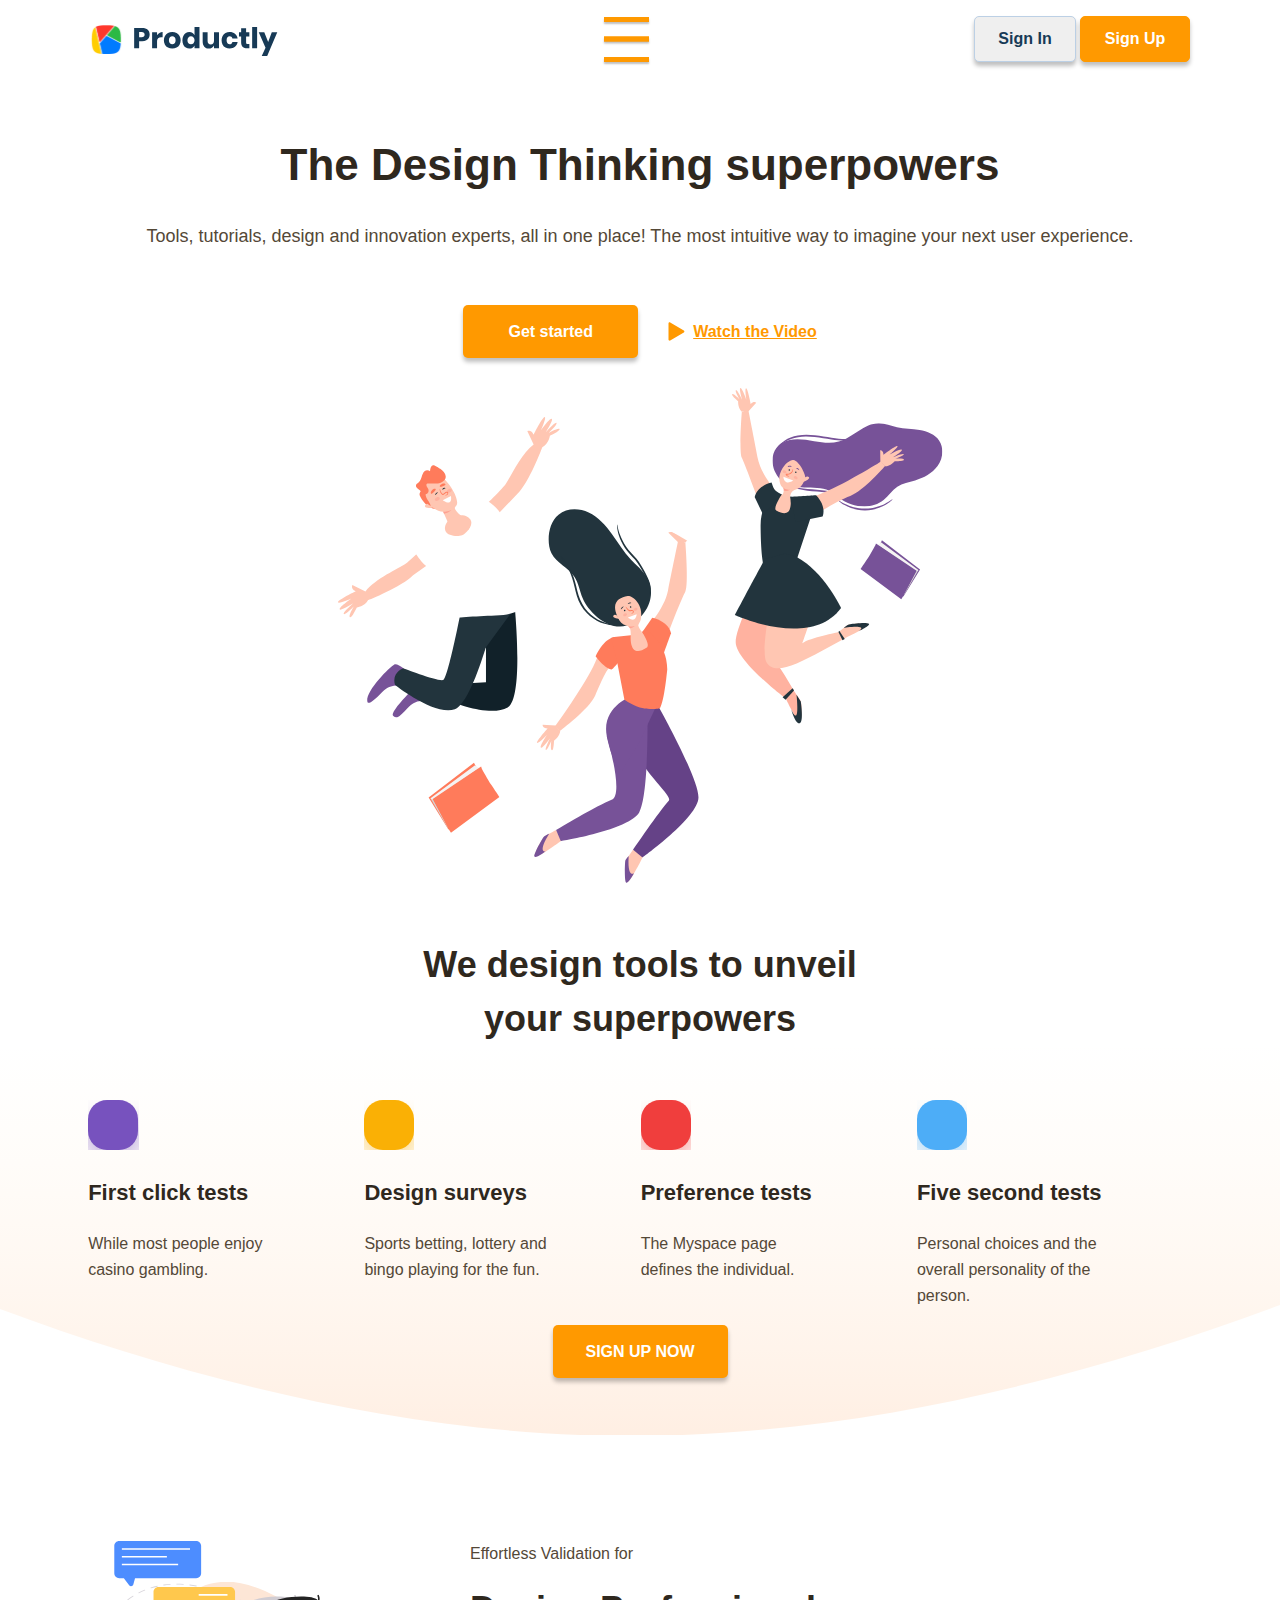
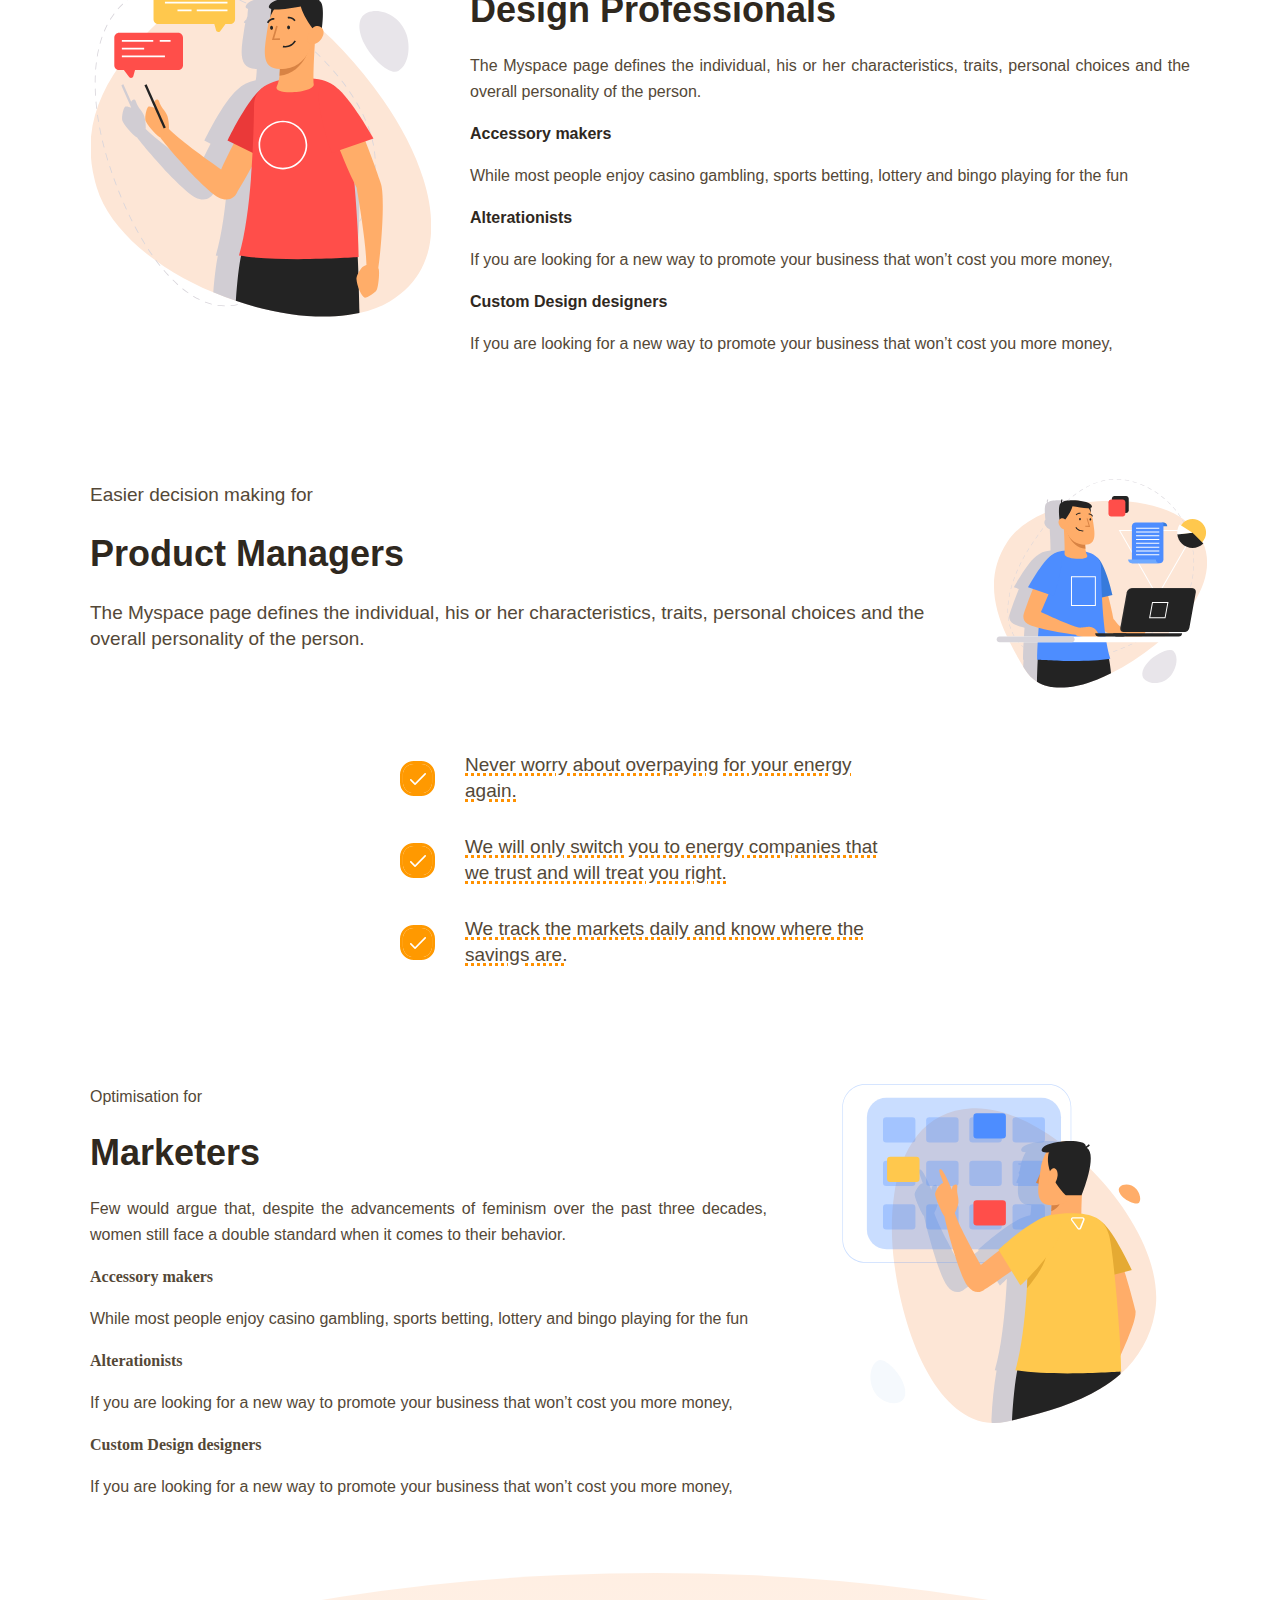
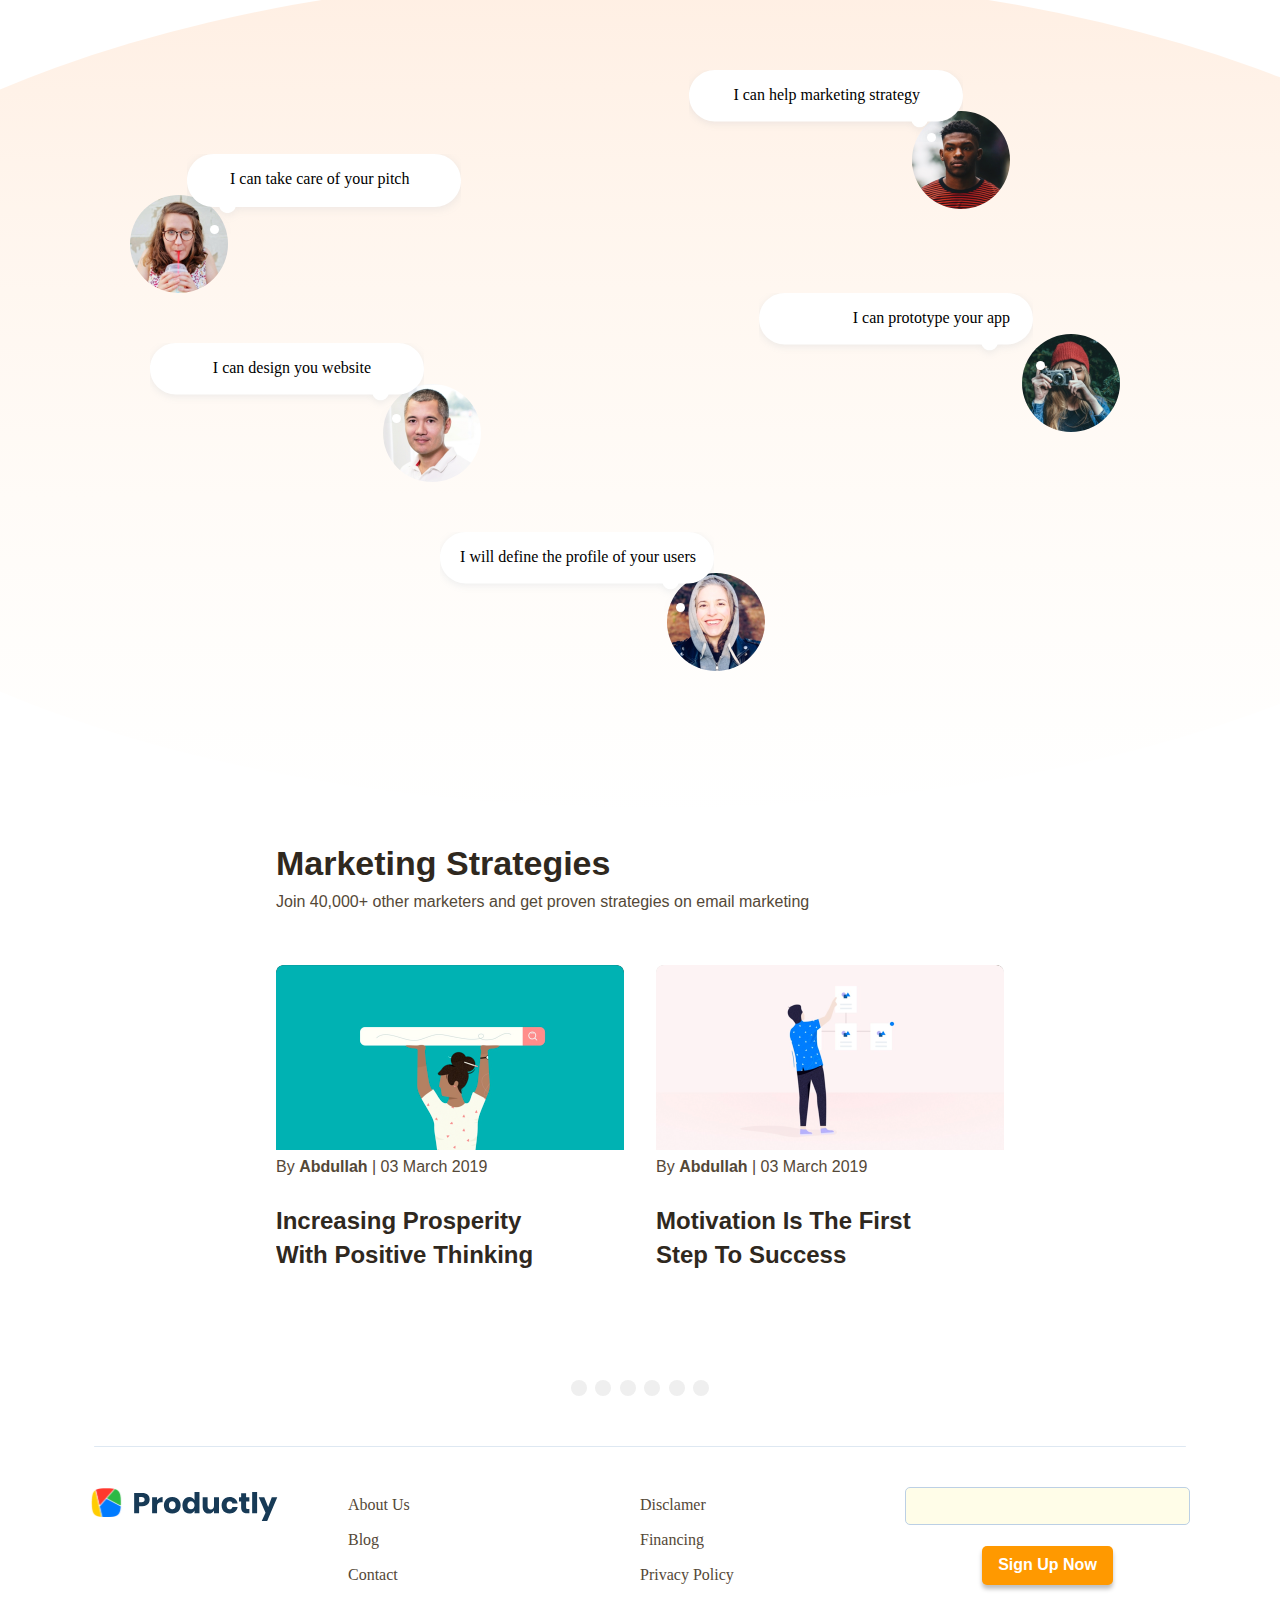
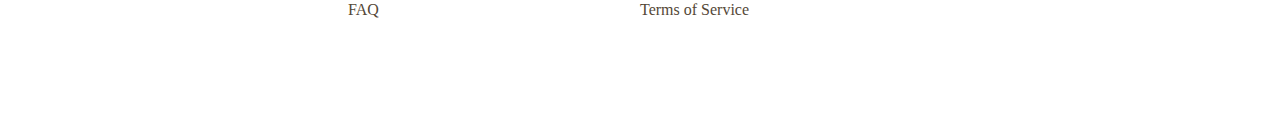
==== commit 49f91cc5: "Исправлено меню для мобильных" ====
--- a/new.html
+++ b/new.html
@@ -12,18 +12,51 @@
     <header class="header-wraper">
         <div class="logo-group">
             <img class="logo" src="img/logo.svg" alt="Logo">
-            <img class="logo-text" src="img/Productly.svg" alt="Productly">
+            <img class="logo-text" src="img/Productly.svg" alt="Productly" style="margin-top: 5px;">
         </div>
         <nav class="top-menu">
-            <ul>
-                <!-- <li><a class="list-items" href="#">Product</a></li> -->
-                <!-- <li><a class="list-items" href="#">Customers</a></li> -->
-                <li><a class="list-items" href="#">Pricing</a></li>
-                <li><a class="list-items" href="#">Resources</a></li>
+
+            <div class="burger-icon">
+                <span class="black-line first-line"></span>
+                <span class="black-line second-line"></span>
+                <span class="black-line third-line"></span>
+                <span class="black-line fourth-line"></span>
+
+            </div>
+            
+            <ul class="burger-menu">
+                <li class="burger-menu-item">Product</li>
+                <li class="burger-menu-item">Customers</li>
+                <li class="burger-menu-item">Pricing</li>
+                <li class="burger-menu-item">Resources</li>
             </ul>
+
+
+            <ul class="visually-hidden">
+                <li><a class="list-items visually-hidden" href="#">Product</a></li>
+                <li><a class="list-items visually-hidden" href="#">Customers</a></li>
+                <li><a class="list-items visually-hidden" href="#">Pricing</a></li>
+                <li><a class="list-items visually-hidden" href="#">Resources</a></li>
+            </ul>
+        </nav>
+        <section class="user-navigation">
             <button class="sign-in">Sign In</button>
             <button class="sign-up">Sign Up</button>
-        </nav>
+        </section>
+
+<script>
+
+    let switcherMenu = document.querySelector('.burger-icon');
+    let rollerMenu = document.querySelector('.burger-menu');
+
+
+    switcherMenu.addEventListener('click', function(event) {
+        switcherMenu.classList.toggle('burger-onclick');
+        rollerMenu.classList.toggle('burger-active');
+    });
+
+</script>
+
     </header>
     <main class="wrapper">
         <div class="top-left">
--- a/mobile.css
+++ b/mobile.css
@@ -11,16 +11,107 @@
     
 }
 
+/* Иконка бургера для мобильного меню */
+
+.burger-icon {
+    width: 45px;
+    height: 45px;
+    /* border: 1px solid black; */
+    margin: auto;
+    position: relative;
+    cursor: pointer;
+}
+
+.black-line {
+    background-color: #FF9900;
+    box-shadow: 0px 2px 2px rgba(0, 0, 0, 0.25);
+    position: absolute;
+    width: 100%;
+    height: 5px;
+}
+
+.first-line {
+    top: 0;
+}
+
+.second-line,
+.third-line {
+    top: 50%;
+    transform: translateY(-50%);
+}
+
+.third-line {
+    box-shadow: none;
+}
+
+.fourth-line {
+    bottom: 0;
+}
+
+.burger-onclick .second-line {
+    transform: translateY(-50%) rotate(45deg);
+    transition: 0.3s all linear;
+}
+
+.burger-onclick .third-line {
+    transform: translateY(-50%) rotate(-45deg);
+    transition: 0.3s all linear;
+}
+
+.burger-onclick .first-line,
+.burger-onclick .fourth-line {
+    opacity: 0;
+    transition: 0.3s all linear;
+}
+
+/* Раскрывающийся список меню */
+
+.burger-menu {
+    position: absolute;
+    list-style-type: none;
+    width: 200px;
+    font-size: 0px;
+    max-height: 0px;
+    overflow: hidden;
+    color: #2F281E;
+    top: 100%;
+    /* transform: translateY(100%); */
+}
+
+.burger-menu li {
+    padding: 20px 0;
+    background-color: #FF9900;
+    text-align: center;
+    border: 1px solid black;
+
+}
+
+.burger-active {
+    font-family: Poppins, sans-serif;
+    font-size: 14px;
+    font-style: normal;
+    font-weight: 700;
+    line-height: 28px;
+    letter-spacing: 0px;
+    color: #2F281E;
+    max-height: 500px;
+    transition: 600ms all linear;
+}
+
+/* сокрытие элеметов для ПК */
+
 .visually-hidden {
     display: none;
 }
 
+/* Обложка верхнего блока - лого + навигация + кнопки */
+
 .header-wraper {
     display: grid;
-    grid-template-columns: auto 1fr;
+    grid-template-columns: auto 1fr auto;
     grid-auto-rows: minmax(78px, auto);
     max-width: 1400px;
-    margin: 20px auto 0px;
+    margin: 0 auto 0;
 }
 
 .logo-group {
@@ -35,8 +126,6 @@
 }
 
 .top-menu ul{
-    display: flex;
-    flex-wrap: nowrap;
     list-style-type: none;
     padding: 0;
     
@@ -56,15 +145,21 @@
 }
 
 .top-menu {
-    display: flex;
-    align-items: center;
-    justify-content: flex-end;
-    padding-right: 90px;
+    position: relative;
+    display: flex;
+    /* align-items: center; */
+    justify-content: center;
+    padding: 0;
     margin: auto 0px auto 0px;
 }
 
 .top-menu button {
     margin-right: 14px;
+}
+
+.user-navigation {
+    align-self: center;
+    padding: 0 90px 0 0;
 }
 
 .sign-in {
@@ -537,7 +632,7 @@
 .avatar-wrapper {
     position: relative;
     width: 100%;
-    max-width: 331px;
+    max-width: 371px;
     height: 139px;
 }
 
@@ -589,7 +684,7 @@
 }
 
 .avatar-wrapper-1 {
-    margin-left: 110px;
+    margin-left: 130px;
     margin-top: 181px;
 }
 
